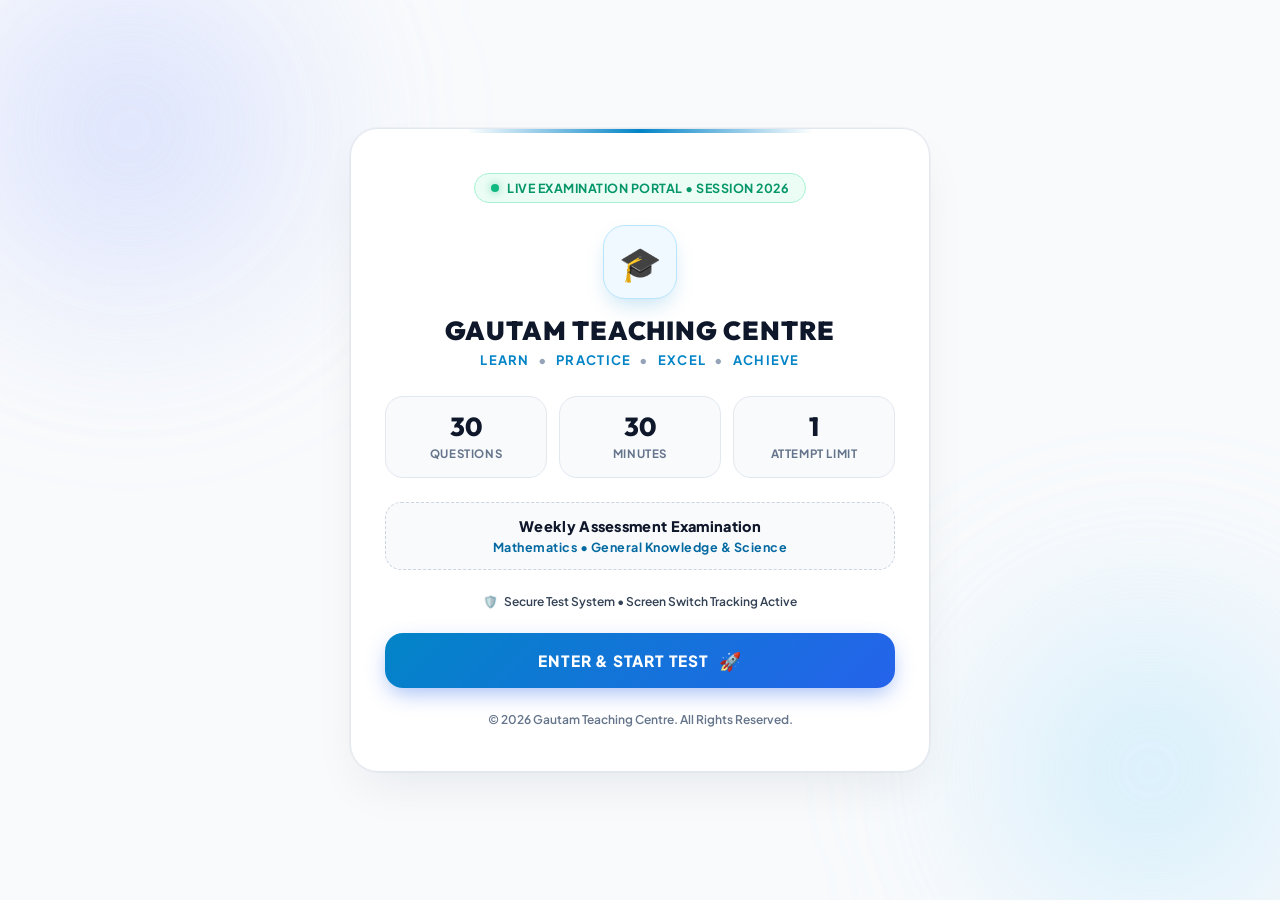
==== login.html @ ffa07706 "Add files via upload" ====
<!DOCTYPE html>
<html lang="en">
<head>
    <!-- 🛡️ STRICT SESSION & GATE PASS GUARD -->
    <script>
        if (localStorage.getItem("authPassed") !== "true" || sessionStorage.getItem("activeSession") !== "valid") {
            localStorage.clear();
            sessionStorage.clear();
            window.location.replace("index.html");
        }
    </script>

    <meta charset="UTF-8">
    <meta name="viewport" content="width=device-width, initial-scale=1.0">
    <title>Candidate Verification & Login | Gautam Teaching Centre</title>
    
    <!-- Google Fonts -->
    <link rel="preconnect" href="https://fonts.googleapis.com">
    <link rel="preconnect" href="https://fonts.gstatic.com" crossorigin>
    <link href="https://fonts.googleapis.com/css2?family=Plus+Jakarta+Sans:wght@400;500;600;700;800&family=Outfit:wght@600;700;800;900&display=swap" rel="stylesheet">
    
    <!-- CSS Path Linked to css/style.css -->
    <link rel="stylesheet" href="css/style.css" onerror="this.onerror=null;this.href='style.css';">

    <style>
        :root {
            --primary: #0284c7;
            --primary-deep: #0369a1;
            --primary-glow: rgba(2, 132, 199, 0.22);
            --accent: #4f46e5;
            --bg-light: #f8fafc;
            --surface: #ffffff;
            --border-subtle: #e2e8f0;
            --text-heading: #0f172a;
            --text-body: #334155;
            --text-muted: #64748b;
            --danger: #ef4444;
            --warning: #f59e0b;
        }

        * {
            margin: 0;
            padding: 0;
            box-sizing: border-box;
            font-family: 'Plus Jakarta Sans', sans-serif;
            -webkit-tap-highlight-color: transparent;
        }

        body {
            background-color: var(--bg-light);
            min-height: 100vh;
            display: flex;
            align-items: center;
            justify-content: center;
            padding: 20px;
            color: var(--text-heading);
            position: relative;
            overflow-x: hidden;
        }

        /* Ambient Glowing Light Orbs */
        .ambient-glow-1 {
            position: fixed;
            width: 440px;
            height: 440px;
            background: radial-gradient(circle, rgba(199, 210, 254, 0.5) 0%, transparent 70%);
            top: -90px;
            left: -90px;
            border-radius: 50%;
            filter: blur(80px);
            z-index: 0;
            pointer-events: none;
            animation: pulseSlow 7s ease-in-out infinite alternate;
        }

        .ambient-glow-2 {
            position: fixed;
            width: 400px;
            height: 400px;
            background: radial-gradient(circle, rgba(186, 230, 253, 0.5) 0%, transparent 70%);
            bottom: -70px;
            right: -70px;
            border-radius: 50%;
            filter: blur(80px);
            z-index: 0;
            pointer-events: none;
            animation: pulseSlow 5.5s ease-in-out infinite alternate-reverse;
        }

        @keyframes pulseSlow {
            0% { transform: scale(1) translate(0, 0); opacity: 0.65; }
            100% { transform: scale(1.14) translate(25px, 20px); opacity: 0.95; }
        }

        .login-card-container {
            position: relative;
            z-index: 10;
            width: 100%;
            max-width: 470px;
            background: var(--surface);
            border: 1.5px solid var(--border-subtle);
            border-radius: 28px;
            padding: 38px 30px;
            text-align: center;
            box-shadow: 0 20px 45px -10px rgba(15, 23, 42, 0.08), 0 0 1px 1px rgba(15, 23, 42, 0.04);
        }

        .login-card-container::before {
            content: '';
            position: absolute;
            top: 0; left: 20%; right: 20%; height: 3.5px;
            background: linear-gradient(90deg, transparent, var(--primary), transparent);
        }

        .avatar-wrap {
            width: 72px;
            height: 72px;
            margin: 0 auto 14px;
            background: #f0f9ff;
            border: 1.5px solid #bae6fd;
            border-radius: 22px;
            display: flex;
            align-items: center;
            justify-content: center;
            font-size: 34px;
            box-shadow: 0 8px 18px -4px var(--primary-glow);
            transition: transform 0.2s ease;
        }

        .avatar-wrap:hover {
            transform: scale(1.05);
        }

        .brand-heading {
            font-family: 'Outfit', sans-serif;
            font-size: 24px;
            font-weight: 800;
            letter-spacing: 0.5px;
            color: var(--text-heading);
            margin-bottom: 4px;
            text-transform: uppercase;
        }

        .sub-tagline {
            font-size: 13px;
            color: var(--primary);
            font-weight: 700;
            letter-spacing: 1.2px;
            margin-bottom: 24px;
            text-transform: uppercase;
        }

        .form-group {
            position: relative;
            margin-bottom: 18px;
            text-align: left;
        }

        .field-label {
            display: block;
            font-size: 12px;
            font-weight: 700;
            color: #475569;
            text-transform: uppercase;
            letter-spacing: 0.6px;
            margin-bottom: 6px;
            padding-left: 2px;
        }

        .field-input {
            width: 100%;
            padding: 14px 18px;
            background: #ffffff;
            border: 1.5px solid #cbd5e1;
            border-radius: 14px;
            font-size: 15px;
            font-weight: 600;
            color: var(--text-heading);
            outline: none;
            transition: all 0.25s ease;
        }

        .field-input:focus {
            border-color: var(--primary);
            box-shadow: 0 0 0 4px rgba(2, 132, 199, 0.12);
        }

        .field-input::placeholder {
            color: #94a3b8;
            font-weight: 500;
            font-size: 14px;
        }

        /* 🌐 LANGUAGE DROPDOWN SELECT STYLING */
        .select-wrapper {
            position: relative;
            width: 100%;
        }

        .field-select {
            width: 100%;
            padding: 14px 44px 14px 18px;
            background: #ffffff;
            border: 1.5px solid #cbd5e1;
            border-radius: 14px;
            font-size: 14.5px;
            font-weight: 700;
            color: var(--text-heading);
            outline: none;
            cursor: pointer;
            appearance: none;
            -webkit-appearance: none;
            -moz-appearance: none;
            transition: all 0.25s ease;
        }

        .field-select:focus {
            border-color: var(--primary);
            box-shadow: 0 0 0 4px rgba(2, 132, 199, 0.12);
        }

        .field-select option {
            background-color: #ffffff;
            color: #0f172a;
            font-size: 14.5px;
            font-weight: 600;
            padding: 12px;
        }

        .field-select option:disabled {
            color: #94a3b8;
        }

        .select-arrow {
            position: absolute;
            right: 18px;
            top: 50%;
            transform: translateY(-50%);
            pointer-events: none;
            color: var(--primary);
            font-size: 13px;
            font-weight: 800;
            transition: transform 0.2s ease;
        }

        .select-wrapper:focus-within .select-arrow {
            transform: translateY(-50%) rotate(180deg);
        }

        .btn-submit {
            width: 100%;
            margin-top: 14px;
            padding: 16px 24px;
            background: linear-gradient(135deg, #0284c7 0%, #2563eb 100%);
            color: #ffffff;
            border: none;
            border-radius: 16px;
            font-size: 15px;
            font-weight: 800;
            letter-spacing: 0.8px;
            text-transform: uppercase;
            cursor: pointer;
            box-shadow: 0 8px 20px -4px rgba(37, 99, 235, 0.45);
            display: flex;
            align-items: center;
            justify-content: center;
            gap: 10px;
            transition: transform 0.2s ease, box-shadow 0.2s ease;
        }

        .btn-submit:hover {
            transform: translateY(-2px);
            box-shadow: 0 12px 25px -4px rgba(37, 99, 235, 0.6);
        }

        .btn-submit:active {
            transform: translateY(1px);
        }

        #loadingOverlay {
            position: fixed;
            top: 0; left: 0; width: 100%; height: 100%;
            background: rgba(255, 255, 255, 0.95);
            backdrop-filter: blur(8px);
            display: none;
            flex-direction: column;
            justify-content: center;
            align-items: center;
            z-index: 99998;
        }

        .spinner {
            width: 50px;
            height: 50px;
            border: 4px solid #e2e8f0;
            border-top: 4px solid var(--primary);
            border-radius: 50%;
            animation: spin 0.85s linear infinite;
            margin-bottom: 16px;
        }

        @keyframes spin { 0% { transform: rotate(0deg); } 100% { transform: rotate(360deg); } }

        #loadingText {
            color: #0f172a;
            font-size: 15px;
            font-weight: 700;
            letter-spacing: 0.4px;
            text-align: center;
            padding: 0 20px;
        }

        #dangerModal {
            position: fixed;
            top: 0; left: 0; width: 100%; height: 100%;
            background: rgba(15, 23, 42, 0.7);
            backdrop-filter: blur(8px);
            display: none;
            justify-content: center;
            align-items: center;
            z-index: 99999;
            padding: 20px;
        }

        .danger-card {
            background: #ffffff;
            border-radius: 24px;
            max-width: 440px;
            width: 100%;
            padding: 34px 26px;
            text-align: center;
            box-shadow: 0 25px 60px -15px rgba(15, 23, 42, 0.2);
            border-top: 4.5px solid var(--warning);
        }

        .passcode-input {
            width: 100%;
            padding: 14px;
            background: #f8fafc;
            border: 1.5px solid #cbd5e1;
            border-radius: 12px;
            color: #0f172a;
            font-size: 15px;
            text-align: center;
            font-weight: 700;
            letter-spacing: 2px;
            margin-bottom: 8px;
            outline: none;
        }

        .btn-unlock {
            flex: 1;
            padding: 13px;
            background: linear-gradient(135deg, #0284c7, #2563eb);
            color: #ffffff;
            border: none;
            border-radius: 12px;
            font-size: 14px;
            font-weight: 800;
            text-transform: uppercase;
            cursor: pointer;
            box-shadow: 0 4px 12px rgba(2, 132, 199, 0.35);
        }

        .btn-cancel {
            padding: 13px 20px;
            background: #e2e8f0;
            color: #334155;
            border: 1px solid #cbd5e1;
            border-radius: 12px;
            font-size: 14px;
            font-weight: 700;
            cursor: pointer;
        }

        #securityToast {
            position: fixed;
            bottom: 24px;
            background: #0f172a;
            color: #ffffff;
            padding: 12px 24px;
            border-radius: 30px;
            font-size: 13.5px;
            font-weight: 700;
            z-index: 100000;
            display: none;
            box-shadow: 0 10px 30px rgba(0, 0, 0, 0.2);
            animation: slideUp 0.3s ease;
        }

        @keyframes slideUp {
            from { transform: translateY(15px); opacity: 0; }
            to { transform: translateY(0); opacity: 1; }
        }
    </style>
</head>

<body>

    <!-- Ambient Glowing Light Orbs -->
    <div class="ambient-glow-1"></div>
    <div class="ambient-glow-2"></div>

    <div id="securityToast">Please enter your candidate credentials.</div>

    <!-- Re-Test Authorization Gate Modal -->
    <div id="dangerModal">
        <div class="danger-card">
            <div style="font-size:34px; margin-bottom:12px;">🔒</div>
            <h2 style="font-family:'Outfit', sans-serif; font-size:21px; margin-bottom:8px; color:#0f172a; font-weight:800;">Re-Test Authorization Required</h2>
            <p id="retestModalDesc" style="color:var(--text-muted); font-size:13.5px; margin-bottom:20px; line-height:1.6;">
                A completed test submission is already recorded for this Roll Number today. Invigilator authorization is required for a re-attempt.
            </p>
            <input type="password" id="teacherPassInput" class="passcode-input" placeholder="INVIGILATOR PASSCODE" autocomplete="off">
            <div id="retestPassError" style="color:var(--danger); font-size:12px; font-weight:600; margin-bottom:16px; display:none;">Invalid passcode! Please verify with your teacher.</div>
            
            <div style="display:flex; gap:10px;">
                <button type="button" class="btn-unlock" onclick="verifyTeacherPassword()">
                    Authorize & Proceed 🚀
                </button>
                <button type="button" class="btn-cancel" onclick="dismissDangerModal()">
                    Cancel
                </button>
            </div>
        </div>
    </div>

    <!-- Verification Loading Spinner -->
    <div id="loadingOverlay">
        <div class="spinner"></div>
        <div id="loadingText">Verifying credentials with testing server... Please wait ⏳</div>
    </div>

    <!-- Main Candidate Form Card -->
    <main class="login-card-container">
        <div class="avatar-wrap">👨‍🎓</div>
        <h1 class="brand-heading">Candidate Authentication</h1>
        <p class="sub-tagline">Gautam Teaching Centre • 2026</p>

        <form onsubmit="handleLogin(event)" class="login-form">
            <div class="form-group">
                <label class="field-label" for="studentName">Candidate Full Name</label>
                <input type="text" id="studentName" class="field-input" placeholder="e.g. Rahul Sharma" required autocomplete="off" autofocus>
            </div>

            <div class="form-group">
                <label class="field-label" for="rollNo">Examination Roll Number</label>
                <input type="text" id="rollNo" class="field-input" placeholder="e.g. GTC-104" required autocomplete="off">
            </div>

            <div class="form-group">
                <label class="field-label" for="className">Class / Standard</label>
                <input type="text" id="className" class="field-input" placeholder="e.g. 6th Standard" required autocomplete="off">
            </div>

            <!-- 🌐 MANDATORY LANGUAGE SELECT DROPDOWN -->
            <div class="form-group">
                <label class="field-label" for="examLang">Question Paper Language / भाषा चुनें *</label>
                <div class="select-wrapper">
                    <select id="examLang" class="field-select" required>
                        <option value="" disabled selected>-- Click to Choose Language / भाषा चुनें --</option>
                        <option value="hi"> हिन्दी (Hindi Medium)</option>
                        <option value="en"> English (English Medium)</option>
                    </select>
                    <span class="select-arrow">▼</span>
                </div>
            </div>

            <button type="submit" id="loginBtn" class="btn-submit">
                <span>Start Examination</span>
                <span style="font-size: 17px;">🚀</span>
            </button>
        </form>
    </main>

    <script>
        const SCRIPT_URL = "https://script.google.com/macros/s/AKfycbzQysEVoQmSS6w_cEeLYK1g95T16cUT5taIdjXfdDLUsOggqFnVMU5GDrl3C3c-Olvt/exec";

        // 🔑 REAL MASTER INVIGILATOR PASSCODE (Code mein directly set kiya gaya hai)
        const MASTER_RETEST_PASS = "GTC#2000";

        function showNotification(text, duration = 3000) {
            const toast = document.getElementById("securityToast");
            if (toast) {
                toast.textContent = text;
                toast.style.display = "block";
                setTimeout(() => { toast.style.display = "none"; }, duration);
            }
        }

        function toggleLoading(show, message = "") {
            const loading = document.getElementById("loadingOverlay");
            const loadingText = document.getElementById("loadingText");
            if (loading) {
                loading.style.display = show ? "flex" : "none";
                if (message && loadingText) loadingText.textContent = message;
            }
        }

        function dismissDangerModal() {
            const modal = document.getElementById("dangerModal");
            const passInput = document.getElementById("teacherPassInput");
            const err = document.getElementById("retestPassError");
            if (modal) modal.style.display = "none";
            if (passInput) passInput.value = "";
            if (err) err.style.display = "none";
        }

        async function verifyTeacherPassword() {
            const passInput = document.getElementById("teacherPassInput");
            const errEl = document.getElementById("retestPassError");
            const enteredPass = passInput ? passInput.value.trim() : "";

            if (!enteredPass) {
                if (errEl) {
                    errEl.textContent = "Please enter the invigilator passcode!";
                    errEl.style.display = "block";
                }
                return;
            }

            // 🔒 100% STRICT CODE-LEVEL CHECK: Sirf real password match hone par hi unlock hoga
            if (enteredPass !== MASTER_RETEST_PASS && enteredPass !== "GTC#2000") {
                if (errEl) {
                    errEl.textContent = "❌ गलत पासवर्ड! केवल शिक्षक का सही पासवर्ड ही मान्य है।";
                    errEl.style.display = "block";
                }
                if (passInput) passInput.value = "";
                return;
            }

            // Sahi password daalne par hi unlock hoga:
            sessionStorage.setItem("adminPassKey", enteredPass);
            localStorage.setItem("reattemptGranted", "true");
            localStorage.removeItem("testSubmitted");
            localStorage.removeItem("gtc_device_locked_date");
            dismissDangerModal();

            showNotification("✅ Authorization confirmed! Redirecting to test room...");
            setTimeout(() => {
                window.location.replace("test.html");
            }, 600);
        }

        async function handleLogin(e) {
            e.preventDefault();
            
            const nameVal = document.getElementById("studentName").value.trim();
            const rollVal = document.getElementById("rollNo").value.trim();
            const classVal = document.getElementById("className").value.trim();
            const langSelect = document.getElementById("examLang");
            const chosenLang = langSelect ? langSelect.value.trim() : "";

            if (!nameVal || !rollVal || !classVal) {
                showNotification("⚠️ Please fill in all candidate details!");
                return;
            }

            if (!chosenLang) {
                showNotification("⚠️ कृपया परीक्षा की भाषा चुनें! / Please select question paper language!");
                return;
            }

            const todayStr = new Date().toISOString().split('T')[0];
            const lockedDate = localStorage.getItem("gtc_device_locked_date");
            const isReattemptGranted = localStorage.getItem("reattemptGranted") === "true";

            localStorage.setItem("name", nameVal);
            localStorage.setItem("roll", rollVal);
            localStorage.setItem("class", classVal);
            localStorage.setItem("temp_roll", rollVal);
            localStorage.setItem("lang", chosenLang);
            localStorage.setItem("exam_lang", chosenLang);
            localStorage.setItem("selected_lang", chosenLang);
            localStorage.setItem("language", chosenLang);

            // 🔒 Device Lock: If test was already submitted from this phone today, demand password
            if (lockedDate === todayStr && !isReattemptGranted) {
                const modal = document.getElementById("dangerModal");
                const desc = document.getElementById("retestModalDesc");
                if (desc) {
                    desc.innerHTML = `<b style="color:#ef4444;">डिवाइस सुरक्षा लॉक:</b> इस फ़ोन से आज का टेस्ट पहले ही सबमिट किया जा चुका है। दोबारा टेस्ट देने के लिए शिक्षक का पासवर्ड अनिवार्य है।`;
                }
                if (modal) modal.style.display = "flex";
                return;
            }

            toggleLoading(true, "Checking examination eligibility... 🔍");

            const safetyTimeout = setTimeout(() => {
                toggleLoading(false);
                window.location.replace("test.html");
            }, 2500);

            try {
                // 📡 Google Apps Script Code.gs Form Data Support
                const formData = new URLSearchParams();
                formData.append("action", "check");
                formData.append("roll", rollVal);
                formData.append("adminPass", "");

                const response = await fetch(SCRIPT_URL, {
                    method: "POST",
                    headers: { "Content-Type": "application/x-www-form-urlencoded" },
                    body: formData.toString()
                });

                const res = await response.json();
                clearTimeout(safetyTimeout);
                toggleLoading(false);

                if (res.status === "blocked") {
                    const desc = document.getElementById("retestModalDesc");
                    if (desc && res.message) {
                        desc.textContent = res.message;
                    }
                    const modal = document.getElementById("dangerModal");
                    if (modal) modal.style.display = "flex";
                    return;
                }

                window.location.replace("test.html");

            } catch (error) {
                clearTimeout(safetyTimeout);
                toggleLoading(false);
                window.location.replace("test.html");
            }
        }
    </script>
</body>
</html>
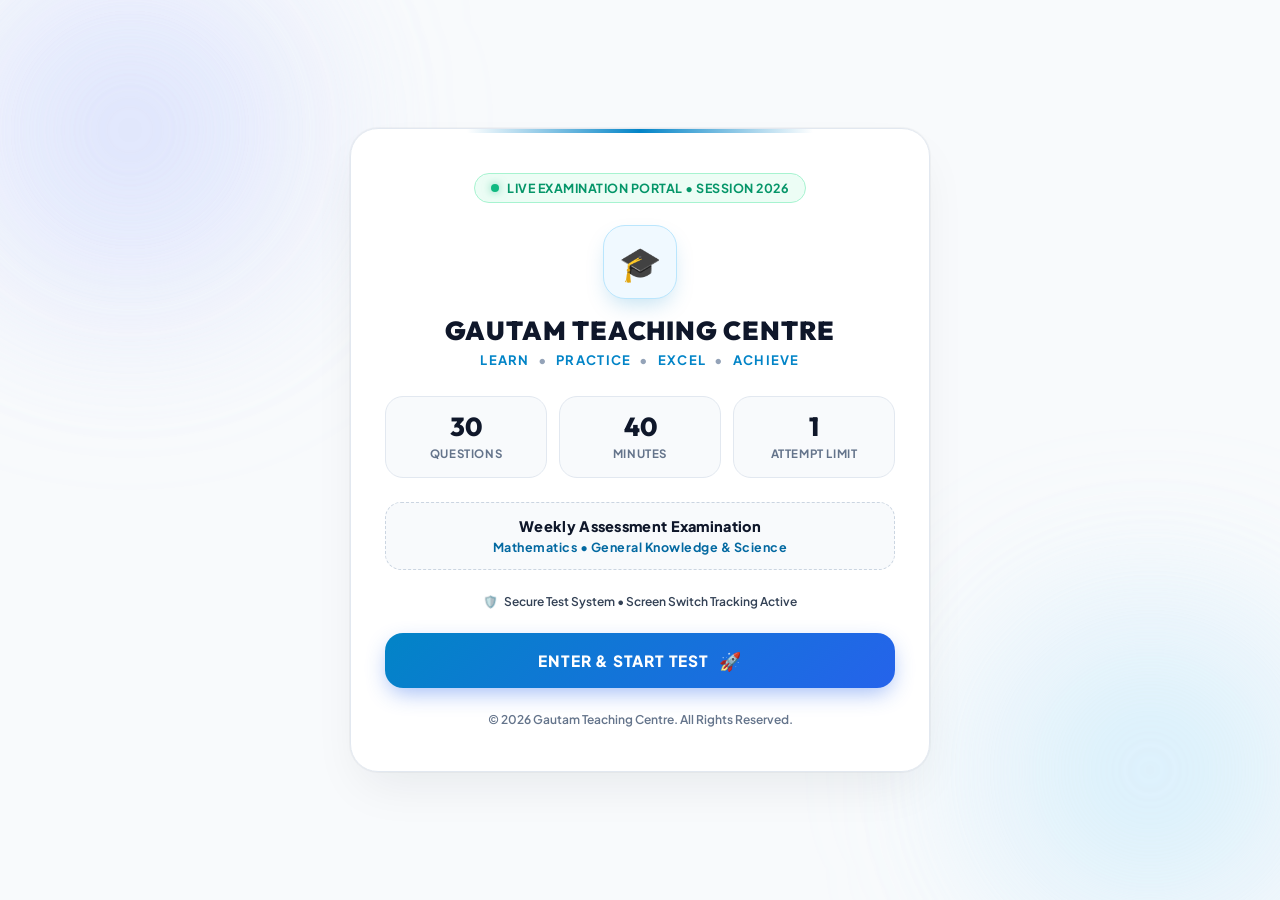
==== commit 8bd0394e: "Update login.html" ====
--- a/login.html
+++ b/login.html
@@ -440,17 +440,17 @@
         <form onsubmit="handleLogin(event)" class="login-form">
             <div class="form-group">
                 <label class="field-label" for="studentName">Candidate Full Name</label>
-                <input type="text" id="studentName" class="field-input" placeholder="e.g. Rahul Sharma" required autocomplete="off" autofocus>
+                <input type="text" id="studentName" class="field-input" placeholder= required autocomplete="off" autofocus>
             </div>
 
             <div class="form-group">
                 <label class="field-label" for="rollNo">Examination Roll Number</label>
-                <input type="text" id="rollNo" class="field-input" placeholder="e.g. GTC-104" required autocomplete="off">
+                <input type="text" id="rollNo" class="field-input" placeholder= required autocomplete="off">
             </div>
 
             <div class="form-group">
                 <label class="field-label" for="className">Class / Standard</label>
-                <input type="text" id="className" class="field-input" placeholder="e.g. 6th Standard" required autocomplete="off">
+                <input type="text" id="className" class="field-input" placeholder= required autocomplete="off">
             </div>
 
             <!-- 🌐 MANDATORY LANGUAGE SELECT DROPDOWN -->
@@ -629,4 +629,4 @@
         }
     </script>
 </body>
-</html>+</html>
